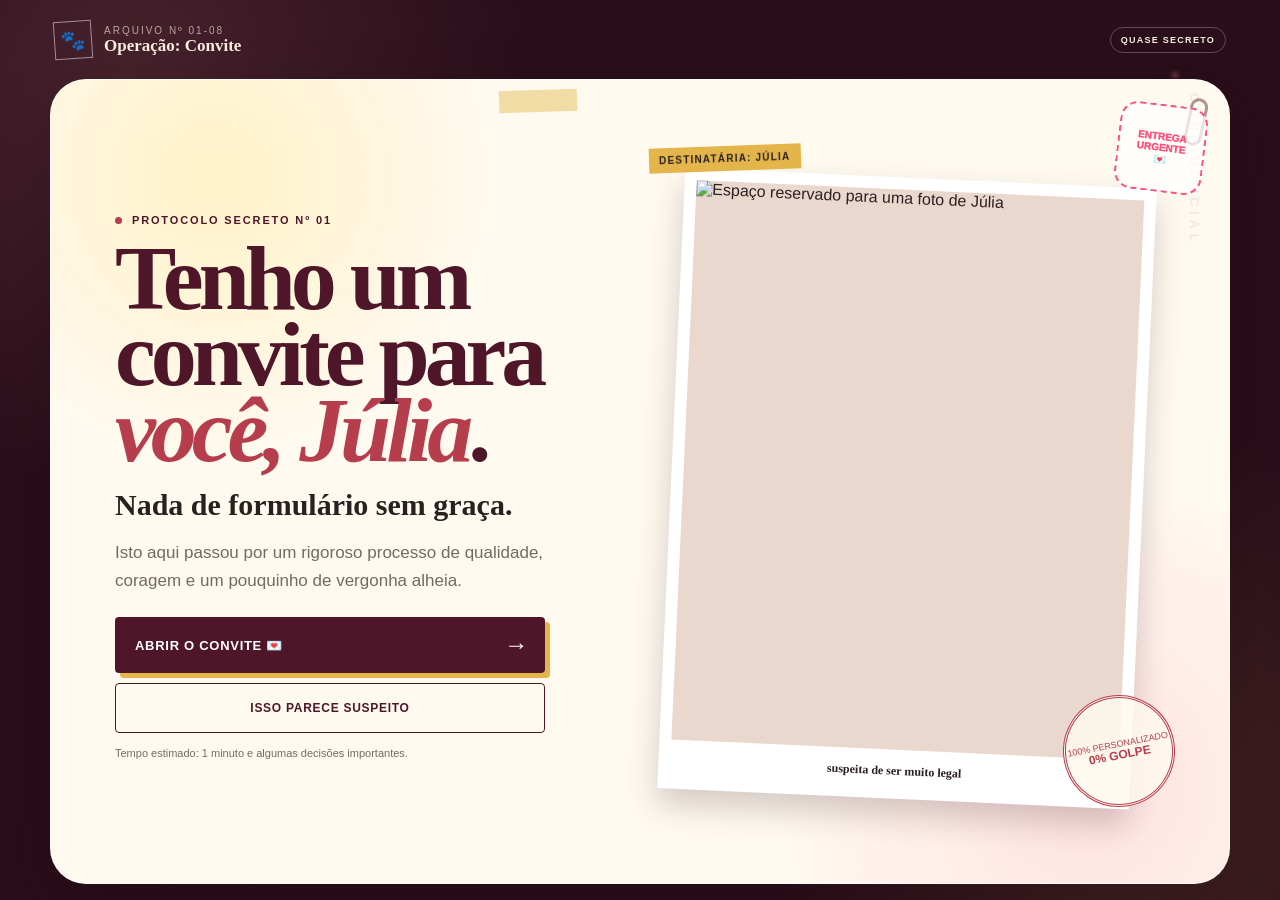
==== index.html @ 57b81c63 "Add files via upload" ====
<!doctype html>
<html lang="pt-BR">
  <head>
    <meta charset="UTF-8">
    <meta name="viewport" content="width=device-width, initial-scale=1, viewport-fit=cover">
    <meta name="robots" content="noindex, nofollow, noarchive">
    <meta name="theme-color" content="#4f162a">
    <meta name="description" content="Um documento confidencial sobre macarrão, rock, café e intenções suspeitamente boas.">
    <meta property="og:title" content="Júlia recebeu um convite extremamente sério">
    <meta property="og:description" content="Um documento confidencial sobre macarrão, rock, café e intenções suspeitamente boas.">
    <meta property="og:type" content="website">
    <meta property="og:image" content="assets/social-preview.webp">
    <meta name="twitter:card" content="summary_large_image">
    <meta name="twitter:title" content="Júlia recebeu um convite extremamente sério">
    <meta name="twitter:description" content="Um documento confidencial sobre macarrão, rock, café e intenções suspeitamente boas.">
    <meta name="twitter:image" content="assets/social-preview.webp">
    <link rel="icon" href="favicon.svg" type="image/svg+xml">
    <link rel="manifest" href="site.webmanifest">
    <link rel="stylesheet" href="styles.css">
    <title>Júlia recebeu um convite extremamente sério</title>
  </head>
  <body>
    <div class="ambient" aria-hidden="true"><span></span><span></span><span></span></div>
    <div class="romantic-transition" id="romanticTransition" hidden role="dialog" aria-modal="true" aria-labelledby="romanticTransitionTitle">
      <div class="romantic-pop">
        <span class="float-heart heart-one" aria-hidden="true">♥</span>
        <span class="float-heart heart-two" aria-hidden="true">♥</span>
        <span class="float-heart heart-three" aria-hidden="true">♥</span>
        <img src="assets/gatinho-coracoes.webp" width="627" height="640" alt="Gatinho com corações e uma rosa">
        <p id="romanticTransitionTitle">Alerta: níveis suspeitos de fofura detectados.</p>
        <small>O gatinho autorizou a abertura do convite.</small>
        <button class="transition-button" id="continueRomanticTransition" type="button"><span>CONTINUAR O CONVITE</span><b aria-hidden="true">→</b></button>
      </div>
    </div>
    <main class="app-shell" id="app">
      <header class="topbar">
        <div class="brand-mark" aria-hidden="true">🐾</div>
        <div>
          <p class="eyebrow">ARQUIVO Nº 01-08</p>
          <p class="brand">Operação: Convite</p>
        </div>
        <span class="security-tag">QUASE SECRETO</span>
      </header>

      <div class="progress-wrap" id="progressWrap" hidden>
        <div class="progress-meta"><span id="progressLabel">Etapa 1 de 8</span><span id="progressPercent">12%</span></div>
        <div class="progress-track" role="progressbar" aria-valuemin="0" aria-valuemax="100" aria-valuenow="12"><span id="progressBar"></span></div>
      </div>

      <section class="stage is-active opening-stage" data-step="0" aria-labelledby="openingTitle">
        <div class="document opening-document">
          <span class="tape tape-left" aria-hidden="true"></span>
          <span class="paperclip" aria-hidden="true"></span>
          <span class="mail-stamp" aria-hidden="true">ENTREGA<br>URGENTE<br>💌</span>
          <div class="opening-grid">
            <div class="opening-copy">
              <p class="kicker"><span class="red-dot"></span> Protocolo secreto nº 01</p>
              <h1 id="openingTitle">Tenho um convite para <em>você, Júlia</em>.</h1>
              <p class="lead">Nada de formulário sem graça.</p>
              <p class="body-copy">Isto aqui passou por um rigoroso processo de qualidade, coragem e um pouquinho de vergonha alheia.</p>
              <div class="opening-actions">
                <button class="primary-button" id="openInvitation" type="button">
                  <span>ABRIR O CONVITE 💌</span><b aria-hidden="true">→</b>
                </button>
                <button class="secondary-button opening-suspicious" id="suspiciousButton" type="button" aria-expanded="false">ISSO PARECE SUSPEITO</button>
              </div>
              <p class="suspicion-reply" id="suspicionReply" hidden>Justo. Mas o setor de auditoria confirmou: é só um convite e algumas piadas ruins.</p>
              <p class="microcopy">Tempo estimado: 1 minuto e algumas decisões importantes.</p>
            </div>
            <div class="photo-zone" aria-label="Identificação da convidada">
              <span class="case-label">DESTINATÁRIA: JÚLIA</span>
              <figure class="polaroid">
                <img id="juliaPhoto" src="assets/julia.webp" onerror="this.onerror=null;this.src='assets/julia-placeholder.svg'" width="560" height="560" alt="Espaço reservado para uma foto de Júlia">
                <figcaption>suspeita de ser muito legal</figcaption>
              </figure>
              <div class="round-stamp">100% PERSONALIZADO<br><strong>0% GOLPE</strong></div>
            </div>
          </div>
        </div>
      </section>

      <section class="stage" data-step="1" aria-labelledby="termsTitle">
        <div class="document flow-document compact-document">
          <div class="doc-heading">
            <span class="section-number">01</span>
            <div><p class="kicker">Termos quase jurídicos</p><h2 id="termsTitle">Antes de continuar…</h2></div>
          </div>
          <div class="notice-box">
            <span class="notice-icon" aria-hidden="true">§</span>
            <p>Este convite pode conter comida, conversa, piadas ruins e o Iure tentando agir naturalmente.</p>
          </div>
          <div class="choice-stack" id="termsActions">
            <button class="primary-button wide" type="button" data-action="accept-terms"><span>LI E ACEITO OS RISCOS</span><b aria-hidden="true">→</b></button>
            <button class="secondary-button wide" id="lawyerButton" type="button" data-action="lawyer">QUERO CHAMAR MEU ADVOGADO</button>
          </div>
          <div class="lawyer-result" id="lawyerResult" hidden>
            <span class="mini-stamp">PARECER EMITIDO</span>
            <p>Seu advogado analisou o caso e recomendou continuar. Ele também pediu uma sobremesa como honorário.</p>
          </div>
          <p class="legal-microcopy">Ao prosseguir, você não abre mão de nenhum direito. Inclusive do direito de rir deste documento.</p>
        </div>
      </section>

      <section class="stage" data-step="2" aria-labelledby="catTitle">
        <div class="document flow-document cat-document">
          <div class="doc-heading">
            <span class="section-number">02</span>
            <div><p class="kicker">Protocolo felino</p><h2 id="catTitle">Teste obrigatório de compatibilidade</h2></div>
          </div>
          <p class="intro-copy">Você tem poucos segundos para reagir ao gatinho romântico. Não fui eu que fiz as regras.</p>
          <div class="cat-layout">
            <figure class="evidence-card">
              <span class="evidence-label">PROVA A</span><span class="urgent-stamp">URGENTE</span>
              <img src="assets/gatinho-romantico.webp" width="960" height="960" alt="Gatinho segurando uma rosa com uma frase divertida sobre reagir ao gatinho romântico">
              <figcaption>EVIDÊNCIA Nº 07 — NÃO IGNORAR</figcaption>
            </figure>
            <div class="reaction-panel">
              <p class="panel-label">Selecione sua reação oficial:</p>
              <div class="option-list" role="radiogroup" aria-label="Reação ao gatinho">
                <button class="select-option" type="button" role="radio" aria-checked="false" data-field="reaction" data-value="Aceito a flor 🌹"><span>Aceito a flor 🌹</span><i>○</i></button>
                <button class="select-option" type="button" role="radio" aria-checked="false" data-field="reaction" data-value="Eu ri, mas achei fofo 😂"><span>Eu ri, mas achei fofo 😂</span><i>○</i></button>
                <button class="select-option" type="button" role="radio" aria-checked="false" data-field="reaction" data-value="O gatinho me convenceu 🥹"><span>O gatinho me convenceu 🥹</span><i>○</i></button>
              </div>
              <p class="selection-feedback" id="reactionFeedback" aria-live="polite"></p>
            </div>
          </div>
          <div class="stage-actions"><button class="back-button" type="button" data-back>← VOLTAR</button><button class="primary-button" type="button" data-next disabled><span>CONTINUAR</span><b>→</b></button></div>
        </div>
      </section>

      <section class="stage" data-step="3" aria-labelledby="activityTitle">
        <div class="document flow-document activity-document">
          <div class="doc-heading heading-with-stamp">
            <span class="section-number">03</span>
            <div><p class="kicker">Alocação de recursos</p><h2 id="activityTitle">Escolha onde o investimento do Iure será aplicado</h2></div>
            <span class="zero-cost-stamp">CUSTO PARA JÚLIA<br><strong>R$ 0,00</strong></span>
          </div>
          <p class="intro-copy">Após uma análise financeira extremamente irresponsável, três opções foram aprovadas. Você escolhe e o patrocinador oficial cuida da conta.</p>
          <p class="program-note">Oferecimento: programa social <strong>Iure Paga e Não Reclama</strong>.</p>
          <div class="activity-grid" role="radiogroup" aria-label="Escolha do rolê">
            <button class="activity-card" type="button" role="radio" aria-checked="false" data-field="activity" data-value="Jantar/macarrão">
              <span class="activity-icon" aria-hidden="true">🍝</span><span class="card-index">OPÇÃO 01</span><h3>JANTAR COM MACARRÃO</h3>
              <p>Macarrão, conversa e o risco controlado de alguém sair com molho na roupa.</p>
              <span class="card-seal">Carboidrato financiado pelo Iure</span>
              <small>A conta fica com o patrocinador oficial. Sua carteira pode tirar a noite para refletir sobre a própria inutilidade.</small><i>○</i>
            </button>
            <button class="activity-card" type="button" role="radio" aria-checked="false" data-field="activity" data-value="Barzinho de rock">
              <span class="activity-icon" aria-hidden="true">🎸</span><span class="card-index">OPÇÃO 02</span><h3>BARZINHO DE ROCK</h3>
              <p>Rock, uma bebida gelada e avaliações desnecessariamente sérias sobre a playlist.</p>
              <span class="card-seal">Volume alto, custo zero</span>
              <small>Entrada, bebida sem álcool e opiniões sobre bandas ficam por conta do Iure. Você leva sua presença.</small><i>○</i>
            </button>
            <button class="activity-card" type="button" role="radio" aria-checked="false" data-field="activity" data-value="Cafeteria/Padoca">
              <span class="activity-icon" aria-hidden="true">☕</span><span class="card-index">OPÇÃO 03</span><h3>CAFETERIA / PADOCA</h3>
              <p>Café, pão de queijo, alguma coisa doce e uma conversa que pode durar mais que o planejado.</p>
              <span class="card-seal">Café patrocinado e aprovado pelas avós</span>
              <small>Café e acompanhamentos financiados pelo fundo nacional de boas intenções do Iure.</small><i>○</i>
            </button>
          </div>
          <p class="selection-feedback" id="activityFeedback" aria-live="polite"></p>
          <p class="legal-reminder">Reforçando por motivos jurídicos: você não vai gastar nada.</p>
          <div class="stage-actions"><button class="back-button" type="button" data-back>← VOLTAR</button><button class="primary-button" type="button" data-next disabled><span>ESCOLHER O DIA</span><b>→</b></button></div>
        </div>
      </section>

      <section class="stage" data-step="4" aria-labelledby="dateTitle">
        <div class="document flow-document compact-document">
          <div class="doc-heading"><span class="section-number">04</span><div><p class="kicker">Agenda oficial</p><h2 id="dateTitle">Quando este evento histórico deve acontecer?</h2></div></div>
          <p class="intro-copy">Caso o dia 01 não funcione, o calendário aceitou negociar.</p>
          <div class="date-options" role="radiogroup" aria-label="Escolha da data">
            <button class="date-card" type="button" role="radio" aria-checked="false" data-date-mode="main"><span class="calendar-sheet"><b>AGO</b><strong>01</strong><small>SÁBADO</small></span><span><strong>Sábado, 01 de agosto</strong><small>de 2026 · data oficialmente sugerida</small></span><i>○</i></button>
            <button class="date-card" type="button" role="radio" aria-checked="false" data-date-mode="other"><span class="calendar-sheet alt"><b>OUTRO</b><strong>?</strong><small>DIA</small></span><span><strong>Outro dia</strong><small>O calendário está aberto a contrapropostas.</small></span><i>○</i></button>
          </div>
          <div class="field-group" id="otherDateWrap" hidden><label for="otherDate">Escolha a nova data</label><input id="otherDate" type="date" inputmode="none"><p class="field-error" id="dateError" role="alert"></p></div>
          <div class="stage-actions"><button class="back-button" type="button" data-back>← VOLTAR</button><button class="primary-button" type="button" data-next disabled><span>ESCOLHER HORÁRIO</span><b>→</b></button></div>
        </div>
      </section>

      <section class="stage" data-step="5" aria-labelledby="timeTitle">
        <div class="document flow-document compact-document">
          <div class="doc-heading"><span class="section-number">05</span><div><p class="kicker">Controle de pontualidade</p><h2 id="timeTitle">Qual horário permite que o Iure tente parecer pontual?</h2></div></div>
          <p class="intro-copy">A operação começa depois das 18h. Antes disso, ainda é território do expediente.</p>
          <div class="time-grid" role="radiogroup" aria-label="Escolha do horário">
            <button type="button" role="radio" aria-checked="false" data-time="18:00">18:00</button><button type="button" role="radio" aria-checked="false" data-time="18:30">18:30</button>
            <button type="button" role="radio" aria-checked="false" data-time="19:00">19:00</button><button type="button" role="radio" aria-checked="false" data-time="19:30">19:30</button>
            <button type="button" role="radio" aria-checked="false" data-time="20:00">20:00</button><button type="button" role="radio" aria-checked="false" data-time="20:30">20:30</button>
            <button type="button" role="radio" aria-checked="false" data-time="21:00">21:00</button><button type="button" role="radio" aria-checked="false" data-time="21:30">21:30</button>
            <button type="button" role="radio" aria-checked="false" data-time="22:00">22:00</button><button type="button" role="radio" aria-checked="false" data-time="other">OUTRO HORÁRIO</button>
          </div>
          <div class="field-group" id="otherTimeWrap" hidden><label for="otherTime">Informe um horário depois das 18h</label><input id="otherTime" type="time" min="18:00" step="300"><p class="field-error" id="timeError" role="alert"></p></div>
          <div class="stage-actions"><button class="back-button" type="button" data-back>← VOLTAR</button><button class="primary-button" type="button" data-next disabled><span>ÚLTIMOS DETALHES</span><b>→</b></button></div>
        </div>
      </section>

      <section class="stage" data-step="6" aria-labelledby="preferencesTitle">
        <div class="document flow-document compact-document">
          <div class="doc-heading"><span class="section-number">06</span><div><p class="kicker">Cláusulas opcionais</p><h2 id="preferencesTitle">Últimos detalhes da operação</h2></div></div>
          <p class="intro-copy">Marque tudo que ajudar o departamento de planejamento a não improvisar demais.</p>
          <fieldset class="preferences-list"><legend>Preferências opcionais</legend>
            <label><input type="checkbox" value="Prefiro um lugar mais tranquilo"><span>Prefiro um lugar mais tranquilo</span></label>
            <label><input type="checkbox" value="Pode ser surpresa"><span>Pode ser surpresa</span></label>
            <label><input type="checkbox" value="Quero sobremesa"><span>Quero sobremesa</span></label>
            <label><input type="checkbox" value="Não quero lugar muito cheio"><span>Não quero lugar muito cheio</span></label>
            <label><input type="checkbox" value="Confio no seu gosto, por algum motivo"><span>Confio no seu gosto, por algum motivo</span></label>
          </fieldset>
          <div class="field-group"><label for="note">Alguma observação, exigência ou cláusula contratual?</label><textarea id="note" maxlength="250" rows="3" placeholder="Exemplo: sem coentro, por favor. Este é um assunto sério."></textarea><div class="field-meta"><span>Opcional</span><span id="noteCount">0/250</span></div></div>
          <div class="stage-actions"><button class="back-button" type="button" data-back>← VOLTAR</button><button class="primary-button" type="button" data-next><span>REVISAR CONTRATO</span><b>→</b></button></div>
        </div>
      </section>

      <section class="stage" data-step="7" aria-labelledby="reviewTitle">
        <div class="document flow-document review-document">
          <div class="contract-top"><div><p class="kicker">Documento para conferência</p><h2 id="reviewTitle">CONTRATO PROVISÓRIO DO ROLÊ</h2></div><span class="contract-id">REF. 01/08/2026</span></div>
          <div class="contract-grid">
            <div class="contract-main"><dl class="summary-list">
              <div><dt>Convidada</dt><dd>Júlia</dd></div><div><dt>Responsável pela operação</dt><dd>Iure</dd></div>
              <div><dt>Reação ao gatinho</dt><dd id="summaryReaction">—</dd></div>
              <div><dt>Rolê escolhido</dt><dd id="summaryActivity">—</dd><button type="button" data-edit="3">EDITAR</button></div>
              <div><dt>Data</dt><dd id="summaryDate">—</dd><button type="button" data-edit="4">EDITAR</button></div>
              <div><dt>Horário</dt><dd id="summaryTime">—</dd><button type="button" data-edit="5">EDITAR</button></div>
              <div><dt>Preferências</dt><dd id="summaryPreferences">—</dd><button type="button" data-edit="6">EDITAR</button></div>
              <div><dt>Observação</dt><dd id="summaryNote">—</dd></div>
            </dl></div>
            <aside class="finance-box"><span class="mini-stamp">SETOR FINANCEIRO</span><p>Responsável financeiro</p><strong>IURE</strong><p>Valor estimado para Júlia</p><strong class="price">R$ 0,00</strong><span class="exempt-stamp">CONVIDADA ISENTA<br>DE PAGAMENTO</span></aside>
          </div>
          <div class="clauses"><p><strong>Cláusula financeira:</strong> Júlia está expressamente proibida de se preocupar com a conta. Tentativas de pagamento poderão ser recusadas com educação e argumentos jurídicos inventados na hora.</p><p><strong>Multa por cancelamento:</strong> um café e uma justificativa minimamente convincente. <small>(Isso é uma brincadeira. Este departamento não aplica multas.)</small></p></div>
          <div class="hold-wrap"><button class="hold-button" id="holdButton" type="button" aria-describedby="holdHelp"><span class="hold-progress" id="holdProgress"></span><span class="hold-label">SEGURAR PARA CONFIRMAR</span><b>1,2s</b></button><p id="holdHelp">Segure com toque ou mouse. Pelo teclado, mantenha Enter ou Espaço pressionado.</p></div>
          <div class="stage-actions single-back"><button class="back-button" type="button" data-back>← VOLTAR E CONFERIR</button></div>
        </div>
      </section>

      <section class="stage" data-step="8" aria-labelledby="sendingTitle">
        <div class="document flow-document status-document">
          <div class="loader-seal" aria-hidden="true"><span></span><strong>I</strong></div>
          <p class="kicker">Protocolo em andamento</p><h2 id="sendingTitle">Enviando para o departamento responsável…</h2>
          <p class="sending-message" id="sendingMessage" aria-live="polite">Consultando o gatinho…</p>
          <div class="sending-track"><span></span></div>
        </div>
      </section>

      <section class="stage" data-step="9" aria-labelledby="successTitle">
        <div class="confetti" aria-hidden="true"></div>
        <div class="document flow-document success-document">
          <span class="success-stamp">APROVADO</span>
          <p class="kicker">Operação concluída</p><h2 id="successTitle">ROLÊ CONFIRMADO E PATROCÍNIO APROVADO</h2>
          <p id="successCopy">Suas escolhas foram registradas. Agora o Iure precisa cumprir suas funções como organizador e patrocinador oficial desta operação.</p>
          <div class="success-summary"><div><span>ROLÊ</span><strong id="successActivity">—</strong></div><div><span>DATA</span><strong id="successDate">—</strong></div><div><span>HORÁRIO</span><strong id="successTime">—</strong></div><div><span>CUSTO PARA JÚLIA</span><strong>R$ 0,00</strong></div></div>
          <div class="success-actions"><button class="primary-button" type="button" id="calendarButton"><span>ADICIONAR AO CALENDÁRIO</span><b>＋</b></button><a class="secondary-button" id="whatsappButton" target="_blank" rel="noopener">MANDAR MENSAGEM PARA O IURE</a><button class="secondary-button" type="button" data-action="review-again">REVER O CONVITE</button></div>
          <button class="restart-button" type="button" data-action="restart">Recomeçar convite</button>
        </div>
      </section>

      <section class="stage" data-step="error" aria-labelledby="errorTitle">
        <div class="document flow-document status-document error-document"><span class="error-mark">!</span><p class="kicker">Falha de comunicação</p><h2 id="errorTitle">Parece que o pombo-correio digital se perdeu.</h2><p id="errorCopy">Você pode tentar novamente ou avisar o Iure pelo WhatsApp.</p><div class="choice-stack"><button class="primary-button wide" type="button" data-action="retry"><span>TENTAR NOVAMENTE</span><b>↻</b></button><a class="secondary-button wide" id="fallbackWhatsapp" target="_blank" rel="noopener">AVISAR PELO WHATSAPP</a><button class="secondary-button wide" type="button" data-action="back-review">VOLTAR E CONFERIR</button></div></div>
      </section>

      <div class="live-region" id="liveRegion" aria-live="polite" aria-atomic="true"></div>
    </main>
    <script src="config.js"></script>
    <script src="script.js"></script>
  </body>
</html>
---- styles.css ----
:root {
  --wine: #4f162a;
  --wine-dark: #2a0e1a;
  --red: #b63e4c;
  --rose: #cf7f83;
  --cream: #f7efdf;
  --paper: #fffaf0;
  --ink: #2b2020;
  --muted: #756866;
  --gold: #e3b54b;
  --line: rgba(79, 22, 42, .18);
  --shadow: 0 18px 60px rgba(25, 6, 14, .24);
  font-family: Inter, ui-sans-serif, -apple-system, BlinkMacSystemFont, "Segoe UI", sans-serif;
}

* { box-sizing: border-box; }

html { background: var(--wine-dark); }

html, body { min-height: 100%; margin: 0; }

body {
  min-height: 100vh;
  min-height: 100dvh;
  overflow-x: hidden;
  color: var(--ink);
  background:
    radial-gradient(circle at 10% 10%, rgba(207, 127, 131, .18), transparent 25rem),
    radial-gradient(circle at 90% 90%, rgba(227, 181, 75, .12), transparent 24rem),
    var(--wine-dark);
  padding: max(14px, env(safe-area-inset-top)) max(14px, env(safe-area-inset-right)) max(14px, env(safe-area-inset-bottom)) max(14px, env(safe-area-inset-left));
}

button, input, textarea { font: inherit; }
button { touch-action: manipulation; }
button:focus-visible, input:focus-visible, textarea:focus-visible { outline: 3px solid var(--gold); outline-offset: 3px; }

.ambient span { position: fixed; border-radius: 999px; filter: blur(2px); opacity: .45; pointer-events: none; }
.ambient span:nth-child(1) { width: 9px; height: 9px; background: var(--gold); top: 15%; left: 5%; }
.ambient span:nth-child(2) { width: 6px; height: 6px; background: var(--rose); top: 8%; right: 8%; }
.ambient span:nth-child(3) { width: 10px; height: 10px; border: 2px solid var(--gold); bottom: 12%; right: 5%; }

.app-shell { width: min(1180px, 100%); min-height: calc(100vh - 28px); min-height: calc(100dvh - 28px); margin: 0 auto; display: flex; flex-direction: column; }
.topbar { min-height: 62px; display: flex; align-items: center; gap: 12px; color: var(--cream); padding: 4px 4px 14px; }
.brand-mark { width: 38px; height: 38px; border: 1px solid rgba(255,255,255,.5); display: grid; place-items: center; transform: rotate(-4deg); font: 700 20px Georgia, serif; }
.eyebrow, .brand { margin: 0; }
.eyebrow { font-size: 10px; letter-spacing: .2em; opacity: .65; }
.brand { font: 600 17px Georgia, serif; }
.security-tag { margin-left: auto; border: 1px solid rgba(255,255,255,.25); border-radius: 999px; padding: 7px 10px; font-size: 9px; font-weight: 800; letter-spacing: .14em; }

.stage { display: none; flex: 1; }
.stage.is-active { display: grid; place-items: center; animation: stageIn .45s ease both; }
.document { position: relative; width: 100%; background: var(--paper); border: 1px solid rgba(255,255,255,.6); box-shadow: var(--shadow); }
.opening-document { min-height: min(730px, calc(100dvh - 92px)); padding: clamp(24px, 5vw, 68px); display: flex; flex-direction: column; justify-content: center; overflow: hidden; }
.opening-document::before { content: "CONFIDENCIAL"; position: absolute; right: -42px; top: 82px; transform: rotate(90deg); font-weight: 900; letter-spacing: .35em; color: rgba(79,22,42,.08); font-size: 13px; }
.opening-grid { display: grid; grid-template-columns: 1.12fr .88fr; align-items: center; gap: clamp(32px, 7vw, 96px); }
.kicker { font-size: 11px; letter-spacing: .17em; text-transform: uppercase; font-weight: 800; color: var(--wine); }
.red-dot { display: inline-block; width: 7px; height: 7px; border-radius: 50%; background: var(--red); margin-right: 5px; }
h1 { margin: 14px 0 18px; font: 800 clamp(52px, 8vw, 92px)/.83 Georgia, serif; color: var(--wine); letter-spacing: -.055em; }
h1 em { color: var(--red); font-weight: inherit; }
.lead { max-width: 540px; font: 600 clamp(21px, 2.6vw, 30px)/1.18 Georgia, serif; margin: 0 0 16px; }
.body-copy { max-width: 590px; font-size: clamp(14px, 1.6vw, 17px); line-height: 1.65; color: var(--muted); }
.stamp-row { display: flex; gap: 8px; flex-wrap: wrap; margin: 22px 0; }
.stamp-row span { border: 2px solid var(--red); color: var(--red); padding: 7px 10px 5px; font-size: 10px; font-weight: 900; letter-spacing: .1em; transform: rotate(-1deg); }
.stamp-row span:nth-child(2) { border-color: var(--wine); color: var(--wine); transform: rotate(1.5deg); }
.primary-button { min-height: 56px; border: 0; background: var(--wine); color: white; padding: 12px 16px 12px 20px; display: inline-flex; align-items: center; justify-content: space-between; gap: 18px; border-radius: 4px; font-weight: 850; font-size: 13px; letter-spacing: .055em; cursor: pointer; box-shadow: 5px 5px 0 var(--gold); transition: transform .18s ease, box-shadow .18s ease; }
.primary-button:hover { transform: translate(-2px,-2px); box-shadow: 7px 7px 0 var(--gold); }
.primary-button b { font-size: 24px; font-weight: 400; }
.microcopy { color: var(--muted); font-size: 11px; margin: 14px 0 0; }
.photo-zone { position: relative; padding: 34px 22px 20px; }
.case-label { position: absolute; top: 2px; left: 0; background: var(--gold); padding: 7px 10px; font-size: 10px; font-weight: 900; letter-spacing: .12em; transform: rotate(-2deg); z-index: 2; }
.polaroid { margin: 0; background: white; padding: 12px 12px 20px; box-shadow: 0 16px 32px rgba(42,14,26,.2); transform: rotate(2.6deg); }
.polaroid img { display: block; width: 100%; aspect-ratio: 4/5; object-fit: cover; background: #ead8ce; }
.polaroid figcaption { text-align: center; margin-top: 14px; font: 700 12px Georgia, serif; letter-spacing: .13em; }
.round-stamp { position: absolute; right: -10px; bottom: 12px; width: 112px; height: 112px; border: 3px double var(--red); border-radius: 50%; display: grid; place-content: center; text-align: center; color: var(--red); font-size: 9px; line-height: 1.15; transform: rotate(-11deg); background: rgba(255,250,240,.82); }
.round-stamp strong { font-size: 12px; }
.hand-note { position: absolute; left: -20px; bottom: -18px; color: var(--wine); font: italic 15px Georgia, serif; transform: rotate(-5deg); }
.tape { position: absolute; width: 78px; height: 22px; background: rgba(227,181,75,.45); top: 10px; left: 38%; transform: rotate(-2deg); }
.paperclip { position: absolute; width: 18px; height: 48px; border: 3px solid rgba(79,22,42,.45); border-radius: 12px; right: 24px; top: 18px; transform: rotate(12deg); }
.document-footer { position: absolute; left: clamp(24px,5vw,68px); right: clamp(24px,5vw,68px); bottom: 18px; border-top: 1px solid var(--line); padding-top: 10px; display: flex; gap: 18px; justify-content: space-between; color: var(--muted); font-size: 8px; font-weight: 800; letter-spacing: .08em; }
.progress-wrap { color: var(--cream); padding: 0 4px 14px; }
.progress-meta { display: flex; justify-content: space-between; margin-bottom: 7px; font-size: 10px; letter-spacing: .11em; text-transform: uppercase; }
.progress-track { height: 3px; background: rgba(255,255,255,.17); overflow: hidden; }
.progress-track span { display: block; height: 100%; width: 12%; background: var(--gold); transition: width .35s ease; }
.live-region { position: fixed; width: 1px; height: 1px; overflow: hidden; clip: rect(0,0,0,0); }

.flow-document { min-height: min(760px, calc(100dvh - 106px)); max-height: calc(100dvh - 106px); overflow-y: auto; overscroll-behavior: contain; padding: clamp(28px, 4.2vw, 58px); scrollbar-color: var(--rose) transparent; scrollbar-width: thin; }
.compact-document { width: min(820px, 100%); min-height: min(690px, calc(100dvh - 106px)); display: flex; flex-direction: column; justify-content: center; }
.doc-heading { display: flex; align-items: flex-start; gap: 18px; border-bottom: 1px solid var(--line); padding-bottom: 20px; margin-bottom: 24px; }
.doc-heading h2, .contract-top h2, .status-document h2, .success-document h2 { margin: 4px 0 0; color: var(--wine); font: 750 clamp(30px, 4.2vw, 50px)/.98 Georgia, serif; letter-spacing: -.035em; }
.section-number { flex: 0 0 48px; height: 48px; display: grid; place-items: center; background: var(--wine); color: white; font: 700 18px Georgia, serif; transform: rotate(-2deg); }
.doc-heading .kicker { margin: 0; }
.notice-box { display: flex; align-items: center; gap: 20px; border: 1px solid var(--line); background: #f2e5d5; padding: clamp(20px,3vw,32px); margin: 18px 0 26px; }
.notice-box p { margin: 0; font: 600 clamp(19px,2.5vw,26px)/1.35 Georgia, serif; }
.notice-icon { flex: 0 0 58px; height: 58px; display: grid; place-items: center; border: 2px solid var(--red); border-radius: 50%; color: var(--red); font: 700 30px Georgia, serif; }
.choice-stack { display: grid; gap: 12px; width: min(520px,100%); }
.wide { width: 100%; text-align: center; justify-content: center; }
.secondary-button { min-height: 50px; border: 1px solid var(--wine); background: transparent; color: var(--wine); padding: 13px 18px; border-radius: 4px; display: inline-flex; align-items: center; justify-content: center; font-size: 12px; font-weight: 850; letter-spacing: .06em; text-decoration: none; cursor: pointer; }
.secondary-button:hover { background: rgba(79,22,42,.06); }
.lawyer-result { margin-top: 20px; background: #fff5d7; border-left: 4px solid var(--gold); padding: 16px 18px; }
.lawyer-result p { margin: 8px 0 0; line-height: 1.5; }
.mini-stamp { color: var(--red); font-size: 9px; font-weight: 900; letter-spacing: .16em; }
.legal-microcopy { margin: 24px 0 0; color: var(--muted); font-size: 11px; }
.intro-copy { margin: -8px 0 20px; color: var(--muted); line-height: 1.55; font-size: 15px; }
.cat-layout { display: grid; grid-template-columns: minmax(260px, .84fr) 1.16fr; align-items: center; gap: clamp(26px,5vw,70px); }
.evidence-card { position: relative; margin: 0; padding: 10px 10px 24px; background: white; box-shadow: 0 12px 28px rgba(42,14,26,.15); transform: rotate(-1.5deg); }
.evidence-card img { width: 100%; height: auto; display: block; aspect-ratio: 1; object-fit: cover; }
.evidence-card figcaption { margin-top: 12px; text-align: center; font-size: 9px; font-weight: 800; letter-spacing: .13em; }
.evidence-label { position: absolute; top: -12px; left: -12px; background: var(--gold); color: var(--wine); padding: 7px 10px; font-size: 10px; font-weight: 900; transform: rotate(-3deg); }
.urgent-stamp { position: absolute; top: 14px; right: -20px; color: var(--red); border: 3px solid var(--red); padding: 5px 8px; font-weight: 900; letter-spacing: .12em; transform: rotate(8deg); background: rgba(255,250,240,.85); }
.panel-label { color: var(--muted); font-size: 12px; font-weight: 800; text-transform: uppercase; letter-spacing: .1em; }
.option-list { display: grid; gap: 10px; }
.select-option { min-height: 58px; display: flex; justify-content: space-between; align-items: center; gap: 14px; text-align: left; background: white; border: 1px solid var(--line); padding: 12px 15px; color: var(--ink); cursor: pointer; font-weight: 650; }
.select-option i, .activity-card i, .date-card i { font-style: normal; color: var(--wine); font-size: 22px; }
.select-option[aria-checked="true"], .date-card[aria-checked="true"] { border: 2px solid var(--wine); background: #fff5e7; box-shadow: 4px 4px 0 var(--gold); }
.select-option[aria-checked="true"] i, .activity-card[aria-checked="true"] i, .date-card[aria-checked="true"] i { font-size: 0; }
.select-option[aria-checked="true"] i::after, .activity-card[aria-checked="true"] i::after, .date-card[aria-checked="true"] i::after { content: "✓"; font-size: 18px; font-weight: 900; }
.selection-feedback { min-height: 42px; margin: 14px 0 0; color: var(--wine); font: italic 14px/1.45 Georgia, serif; }
.stage-actions { display: flex; align-items: center; justify-content: space-between; gap: 16px; margin-top: 28px; padding-top: 18px; border-top: 1px solid var(--line); }
.stage-actions .primary-button { min-width: 205px; }
.primary-button:disabled { opacity: .45; cursor: not-allowed; transform: none; box-shadow: 3px 3px 0 #cdbb93; }
.back-button, .restart-button { border: 0; background: transparent; min-height: 44px; color: var(--muted); font-weight: 850; font-size: 10px; letter-spacing: .08em; cursor: pointer; }
.back-button:hover, .restart-button:hover { color: var(--wine); text-decoration: underline; }
.heading-with-stamp { padding-right: 150px; position: relative; }
.zero-cost-stamp { position: absolute; right: 4px; top: -8px; width: 128px; height: 94px; border: 3px double var(--red); display: grid; place-content: center; text-align: center; color: var(--red); font-size: 9px; font-weight: 900; letter-spacing: .08em; transform: rotate(4deg); }
.zero-cost-stamp strong { display: block; font-size: 22px; margin-top: 3px; }
.program-note, .legal-reminder { background: #fff5d7; border-left: 4px solid var(--gold); padding: 10px 13px; font-size: 12px; }
.activity-grid { display: grid; grid-template-columns: repeat(3,1fr); gap: 14px; }
.activity-card { position: relative; min-height: 350px; text-align: left; background: white; border: 1px solid var(--line); padding: 20px; color: var(--ink); cursor: pointer; display: flex; flex-direction: column; align-items: flex-start; }
.activity-card:hover { transform: translateY(-2px); box-shadow: 0 10px 22px rgba(42,14,26,.1); }
.activity-card[aria-checked="true"] { border: 3px solid var(--wine); background: #fff8eb; box-shadow: 5px 5px 0 var(--gold); padding: 18px; }
.activity-card i { position: absolute; top: 17px; right: 17px; }
.activity-icon { width: 54px; height: 54px; display: grid; place-items: center; background: #f3e2dc; border-radius: 50%; font-size: 27px; margin-bottom: 16px; }
.card-index { color: var(--red); font-size: 8px; letter-spacing: .15em; font-weight: 900; }
.activity-card h3 { font: 750 21px/1.05 Georgia, serif; color: var(--wine); margin: 7px 0 12px; }
.activity-card p { font-size: 13px; line-height: 1.5; margin: 0 0 14px; }
.activity-card small { margin-top: auto; line-height: 1.45; color: var(--muted); font-size: 10px; }
.card-seal { display: inline-block; background: var(--wine); color: white; padding: 5px 7px; margin-bottom: 14px; font-size: 8px; font-weight: 850; letter-spacing: .04em; }
.date-options { display: grid; gap: 14px; }
.date-card { display: grid; grid-template-columns: 74px 1fr 28px; align-items: center; text-align: left; gap: 18px; border: 1px solid var(--line); background: white; padding: 13px; cursor: pointer; color: var(--ink); }
.date-card > span:nth-child(2) { display: grid; gap: 5px; }
.date-card > span:nth-child(2) strong { font: 700 20px Georgia,serif; color: var(--wine); }
.date-card > span:nth-child(2) small { color: var(--muted); }
.calendar-sheet { width: 72px; height: 76px; border: 1px solid var(--line); display: grid; grid-template-rows: 19px 1fr 17px; text-align: center; background: var(--cream); }
.calendar-sheet b { color: white; background: var(--red); font-size: 9px; line-height: 19px; letter-spacing: .1em; }
.calendar-sheet strong { font: 700 32px/40px Georgia,serif; color: var(--wine); }
.calendar-sheet small { font-size: 7px; font-weight: 900; letter-spacing: .1em; }
.calendar-sheet.alt b { background: var(--wine); }
.field-group { margin-top: 18px; }
.field-group label { display: block; margin-bottom: 7px; color: var(--wine); font-size: 12px; font-weight: 800; }
.field-group input, .field-group textarea { width: 100%; min-height: 48px; border: 1px solid var(--line); background: white; color: var(--ink); padding: 12px 14px; border-radius: 3px; font-size: 16px; }
.field-group textarea { resize: vertical; line-height: 1.45; }
.field-error { min-height: 20px; color: #a01f35; font-size: 12px; margin: 6px 0 0; }
.field-meta { display: flex; justify-content: space-between; color: var(--muted); font-size: 10px; margin-top: 5px; }
.time-grid { display: grid; grid-template-columns: repeat(5,1fr); gap: 10px; }
.time-grid button { min-height: 52px; border: 1px solid var(--line); background: white; color: var(--wine); font-weight: 850; cursor: pointer; }
.time-grid button[aria-checked="true"] { background: var(--wine); color: white; border-color: var(--wine); box-shadow: 3px 3px 0 var(--gold); }
.preferences-list { border: 0; padding: 0; margin: 0; display: grid; grid-template-columns: 1fr 1fr; gap: 10px; }
.preferences-list legend { position: absolute; width: 1px; height: 1px; overflow: hidden; }
.preferences-list label { position: relative; min-height: 50px; display: flex; align-items: center; background: white; border: 1px solid var(--line); padding: 10px 12px 10px 42px; cursor: pointer; }
.preferences-list input { position: absolute; left: 14px; width: 18px; height: 18px; accent-color: var(--wine); }
.preferences-list label:has(input:checked) { border: 2px solid var(--wine); background: #fff8eb; padding: 9px 11px 9px 41px; }
.contract-top { display: flex; justify-content: space-between; gap: 18px; padding-bottom: 18px; border-bottom: 3px double var(--wine); }
.contract-top .kicker { margin: 0; }
.contract-id { align-self: flex-start; background: var(--gold); padding: 7px 9px; font-size: 9px; font-weight: 900; }
.contract-grid { display: grid; grid-template-columns: 1fr 220px; gap: 24px; margin-top: 22px; }
.summary-list { margin: 0; display: grid; grid-template-columns: 1fr 1fr; gap: 0 20px; }
.summary-list div { position: relative; min-height: 68px; border-bottom: 1px solid var(--line); padding: 10px 54px 10px 0; }
.summary-list dt { color: var(--muted); font-size: 8px; font-weight: 900; letter-spacing: .1em; text-transform: uppercase; }
.summary-list dd { margin: 6px 0 0; color: var(--wine); font: 650 15px/1.3 Georgia,serif; }
.summary-list button { position: absolute; top: 10px; right: 0; border: 0; background: transparent; color: var(--red); font-size: 8px; font-weight: 900; cursor: pointer; }
.finance-box { background: var(--wine); color: white; padding: 20px; text-align: center; display: flex; flex-direction: column; align-items: center; }
.finance-box .mini-stamp { color: var(--gold); }
.finance-box p { font-size: 9px; text-transform: uppercase; letter-spacing: .1em; opacity: .7; margin: 20px 0 5px; }
.finance-box strong { font: 700 22px Georgia,serif; }
.finance-box .price { font-size: 29px; color: var(--gold); }
.exempt-stamp { margin-top: auto; border: 2px solid var(--rose); padding: 9px; transform: rotate(-3deg); font-size: 9px; font-weight: 900; }
.clauses { margin-top: 18px; padding: 14px 18px; background: #f2e5d5; font-size: 11px; line-height: 1.55; }
.clauses p { margin: 5px 0; }
.clauses small { color: var(--muted); }
.hold-wrap { width: min(520px,100%); margin: 20px auto 0; text-align: center; }
.hold-button { position: relative; width: 100%; min-height: 62px; overflow: hidden; border: 2px solid var(--wine); background: var(--wine); color: white; padding: 12px 18px; display: flex; justify-content: space-between; align-items: center; font-weight: 900; letter-spacing: .06em; cursor: pointer; user-select: none; -webkit-user-select: none; touch-action: none; }
.hold-button b { font-size: 10px; color: var(--gold); }
.hold-progress { position: absolute; inset: 0 auto 0 0; width: 0; background: var(--red); pointer-events: none; }
.hold-button.is-holding .hold-progress { width: 100%; transition: width 1.2s linear; }
.hold-label, .hold-button b { position: relative; z-index: 1; }
.hold-wrap p { color: var(--muted); font-size: 9px; }
.single-back { justify-content: center; margin-top: 10px; padding-top: 8px; }
.status-document { width: min(680px,100%); min-height: min(560px,calc(100dvh - 106px)); display: flex; flex-direction: column; align-items: center; justify-content: center; text-align: center; }
.loader-seal { width: 102px; height: 102px; border: 2px solid var(--line); border-radius: 50%; display: grid; place-items: center; margin-bottom: 26px; position: relative; }
.loader-seal span { position: absolute; inset: -3px; border: 3px solid transparent; border-top-color: var(--red); border-right-color: var(--gold); border-radius: 50%; animation: spin 1s linear infinite; }
.loader-seal strong { font: 700 38px Georgia,serif; color: var(--wine); }
.sending-message { font: italic 18px Georgia,serif; color: var(--muted); min-height: 24px; }
.sending-track { width: min(360px,80%); height: 3px; background: #eadccb; overflow: hidden; margin-top: 18px; }
.sending-track span { display: block; width: 35%; height: 100%; background: var(--red); animation: loading 1.2s ease-in-out infinite; }
.success-document { width: min(900px,100%); text-align: center; align-items: center; justify-content: center; position: relative; }
.success-stamp { position: absolute; right: 34px; top: 34px; border: 3px solid var(--red); color: var(--red); padding: 8px 12px; font-size: 12px; font-weight: 900; letter-spacing: .14em; transform: rotate(8deg); }
.success-document > p:not(.kicker) { max-width: 650px; color: var(--muted); line-height: 1.55; }
.success-summary { width: 100%; display: grid; grid-template-columns: repeat(4,1fr); margin: 26px 0; border: 1px solid var(--line); }
.success-summary div { padding: 18px 12px; border-right: 1px solid var(--line); }
.success-summary div:last-child { border: 0; background: #fff5d7; }
.success-summary span { display: block; font-size: 8px; letter-spacing: .12em; font-weight: 900; color: var(--muted); margin-bottom: 6px; }
.success-summary strong { font: 700 15px/1.3 Georgia,serif; color: var(--wine); }
.success-actions { display: flex; flex-wrap: wrap; justify-content: center; gap: 10px; }
.restart-button { margin-top: 18px; }
.error-mark { width: 68px; height: 68px; display: grid; place-items: center; background: #fff1e6; border: 3px solid var(--red); color: var(--red); border-radius: 50%; font: 800 35px Georgia,serif; }
.confetti { pointer-events: none; position: fixed; inset: 0; background-image: radial-gradient(circle,var(--gold) 0 3px,transparent 4px),radial-gradient(circle,var(--rose) 0 2px,transparent 3px); background-size: 92px 110px, 131px 89px; opacity: .18; animation: confetti 1.8s ease-out both; }

@keyframes spin { to { transform: rotate(360deg); } }
@keyframes loading { 0% { transform: translateX(-110%); } 50% { transform: translateX(95%); } 100% { transform: translateX(300%); } }
@keyframes confetti { from { transform: translateY(-16px); opacity: .5; } to { transform: translateY(22px); opacity: .16; } }

@keyframes stageIn { from { opacity: 0; transform: translateY(12px) scale(.99); } to { opacity: 1; transform: none; } }
@keyframes documentOpen { 0% { transform: scale(.96) rotateX(-4deg); opacity: .7; } 55% { transform: scale(1.01) rotateX(1deg); } 100% { transform: none; opacity: 1; } }
.opening-document.is-opening { animation: documentOpen .5s cubic-bezier(.2,.8,.2,1); }

@media (max-width: 760px) {
  body { padding: max(10px, env(safe-area-inset-top)) max(10px, env(safe-area-inset-right)) max(10px, env(safe-area-inset-bottom)) max(10px, env(safe-area-inset-left)); }
  .topbar { min-height: 54px; }
  .security-tag { display: none; }
  .opening-document { min-height: calc(100dvh - 74px); padding: 24px 20px 66px; justify-content: flex-start; }
  .opening-grid { display: flex; flex-direction: column-reverse; gap: 18px; }
  .photo-zone { width: min(235px, 74vw); align-self: center; padding: 22px 12px 4px; }
  .polaroid { padding: 8px 8px 13px; }
  .polaroid figcaption { margin-top: 8px; font-size: 9px; }
  .round-stamp { width: 78px; height: 78px; font-size: 7px; right: -12px; bottom: -2px; }
  .round-stamp strong { font-size: 8px; }
  .hand-note { left: -30px; bottom: -7px; font-size: 12px; }
  h1 { margin: 10px 0 10px; font-size: clamp(45px, 15vw, 68px); }
  .lead { font-size: 20px; margin-bottom: 10px; }
  .body-copy { font-size: 13px; line-height: 1.5; margin: 8px 0; }
  .stamp-row { margin: 13px 0; }
  .stamp-row span { font-size: 8px; padding: 5px 7px 4px; }
  .primary-button { width: 100%; min-height: 54px; font-size: 11px; }
  .microcopy { font-size: 9px; }
  .document-footer { left: 20px; right: 20px; bottom: 10px; gap: 8px; font-size: 6px; }
  .document-footer span:nth-child(2) { display: none; }
  .flow-document, .compact-document { max-height: calc(100dvh - 80px); min-height: calc(100dvh - 80px); padding: 24px 18px max(20px,env(safe-area-inset-bottom)); justify-content: flex-start; }
  .doc-heading { gap: 12px; padding-bottom: 14px; margin-bottom: 18px; }
  .section-number { flex-basis: 38px; height: 38px; font-size: 15px; }
  .doc-heading h2, .contract-top h2, .status-document h2, .success-document h2 { font-size: clamp(27px,9vw,38px); }
  .notice-box { padding: 18px; gap: 14px; }
  .notice-icon { flex-basis: 46px; height: 46px; }
  .notice-box p { font-size: 19px; }
  .choice-stack { width: 100%; }
  .cat-layout { display: flex; flex-direction: column; gap: 18px; }
  .evidence-card { width: min(250px,75vw); }
  .reaction-panel { width: 100%; }
  .stage-actions { position: sticky; bottom: -1px; background: linear-gradient(transparent,var(--paper) 14px); padding-top: 24px; padding-bottom: max(5px,env(safe-area-inset-bottom)); z-index: 4; }
  .stage-actions .primary-button { min-width: 0; }
  .heading-with-stamp { padding-right: 0; }
  .zero-cost-stamp { position: static; margin-left: auto; width: 92px; height: 68px; font-size: 7px; flex: 0 0 auto; }
  .zero-cost-stamp strong { font-size: 15px; }
  .activity-grid { grid-template-columns: 1fr; }
  .activity-card { min-height: 235px; }
  .time-grid { grid-template-columns: repeat(3,1fr); }
  .preferences-list { grid-template-columns: 1fr; }
  .contract-top { display: block; }
  .contract-id { display: inline-block; margin-top: 10px; }
  .contract-grid { grid-template-columns: 1fr; }
  .summary-list { grid-template-columns: 1fr; }
  .finance-box { min-height: 240px; }
  .success-stamp { position: static; align-self: flex-end; margin-bottom: 10px; }
  .success-summary { grid-template-columns: 1fr 1fr; }
  .success-summary div:nth-child(2) { border-right: 0; }
  .success-summary div { border-bottom: 1px solid var(--line); }
  .success-actions { display: grid; width: 100%; }
  .success-actions > * { width: 100%; }
}

@media (max-width: 360px) {
  .photo-zone { width: min(190px, 70vw); }
  .opening-document { padding-top: 18px; }
  .body-copy { display: none; }
  .flow-document, .compact-document { padding-inline: 14px; }
  .time-grid { grid-template-columns: repeat(2,1fr); }
  .date-card { grid-template-columns: 58px 1fr 20px; gap: 10px; }
  .calendar-sheet { width: 56px; }
  .date-card > span:nth-child(2) strong { font-size: 16px; }
  .stage-actions .primary-button { font-size: 10px; }
}

@media (prefers-reduced-motion: reduce) {
  *, *::before, *::after { scroll-behavior: auto !important; animation-duration: .01ms !important; animation-iteration-count: 1 !important; transition-duration: .01ms !important; }
}

/* Tela do gatinho: permanece aberta até a pessoa escolher continuar. */
.romantic-transition {
  position: fixed;
  inset: 0;
  z-index: 100;
  display: grid;
  place-items: center;
  padding: 22px;
  background: rgba(45, 20, 35, .82);
  opacity: 0;
  backdrop-filter: blur(6px);
  transition: opacity .2s ease;
}
.romantic-transition[hidden] { display: none; }
.romantic-transition.is-showing { opacity: 1; }
.romantic-transition.is-leaving { opacity: 0; }
.romantic-pop {
  position: relative;
  width: min(330px, 88vw);
  padding: 12px 12px 22px;
  text-align: center;
  background: #fff8e8;
  border: 3px solid #2d2130;
  border-radius: 26px;
  box-shadow: 8px 9px 0 #ffcc3d;
  transform: rotate(-2deg) scale(.72);
  transition: transform .32s cubic-bezier(.17,.88,.3,1.34);
}
.is-showing .romantic-pop { transform: rotate(1deg) scale(1); }
.romantic-pop img { display: block; width: 100%; aspect-ratio: 1; object-fit: cover; border-radius: 16px; }
.romantic-pop p { margin: 14px 0 4px; color: #2d2130; font: 900 20px/1.1 "Trebuchet MS", Arial, sans-serif; }
.romantic-pop small { color: #755768; font-size: 12px; }
.transition-button {
  width: 100%;
  min-height: 50px;
  margin-top: 14px;
  padding: 9px 12px 9px 16px;
  display: flex;
  align-items: center;
  justify-content: space-between;
  gap: 12px;
  border: 2px solid #2d2130;
  border-radius: 14px;
  background: #ff4f7b;
  color: #2d2130;
  box-shadow: 4px 4px 0 #ffd447;
  font-size: 11px;
  font-weight: 1000;
  letter-spacing: .045em;
  cursor: pointer;
}
.transition-button b { font-size: 20px; }
.transition-button:active { transform: translate(2px, 2px); box-shadow: 2px 2px 0 #ffd447; }
.float-heart { position: absolute; z-index: 2; color: #ff4f87; font-size: 34px; filter: drop-shadow(2px 2px 0 #fff); animation: heartPop .9s ease-in-out infinite alternate; }
.heart-one { top: -24px; left: 18px; transform: rotate(-18deg); }
.heart-two { top: 25%; right: -22px; font-size: 48px; animation-delay: -.25s; }
.heart-three { bottom: 56px; left: -20px; font-size: 28px; animation-delay: -.45s; }
@keyframes heartPop { from { translate: 0 3px; scale: .9; } to { translate: 0 -4px; scale: 1.08; } }

/*
  Mobile-first pass para o iPhone 16e (aprox. 390 × 844 CSS px).
  O botão da etapa fica sempre alcançável e o conteúdo principal cabe no primeiro quadro.
*/
@media (max-width: 760px) {
  :root {
    --wine: #2d2130;
    --wine-dark: #ffcf91;
    --red: #ff4f7b;
    --rose: #ff8aa8;
    --cream: #fff4d9;
    --paper: #fffaf0;
    --ink: #2d2130;
    --muted: #735c68;
    --gold: #ffd447;
    --line: rgba(45,33,48,.18);
  }

  html { background: #ffcf91; }
  body {
    height: 100vh;
    height: 100dvh;
    min-height: 0;
    overflow: hidden;
    padding: max(7px, env(safe-area-inset-top)) max(7px, env(safe-area-inset-right)) max(7px, env(safe-area-inset-bottom)) max(7px, env(safe-area-inset-left));
    background:
      radial-gradient(circle at 12% 17%, #ff7898 0 8px, transparent 9px),
      radial-gradient(circle at 88% 8%, #ffd447 0 11px, transparent 12px),
      radial-gradient(circle at 92% 85%, #ff7898 0 7px, transparent 8px),
      linear-gradient(150deg, #ffdba9, #ffb87f);
    font-family: "Trebuchet MS", ui-rounded, Arial, sans-serif;
  }

  .ambient span:nth-child(1) { width: 16px; height: 16px; background: #ff4f7b; top: 13%; left: 3%; transform: rotate(18deg); border-radius: 4px; }
  .ambient span:nth-child(2) { width: 18px; height: 18px; background: #ffd447; top: 5%; right: 4%; }
  .ambient span:nth-child(3) { width: 14px; height: 14px; border: 3px solid #2d2130; bottom: 7%; right: 3%; }

  .app-shell {
    width: 100%;
    height: 100%;
    min-height: 0;
    overflow: hidden;
  }

  .topbar {
    flex: 0 0 45px;
    min-height: 45px;
    padding: 2px 4px 7px;
    color: #2d2130;
    gap: 9px;
  }
  .brand-mark {
    width: 35px;
    height: 35px;
    border: 2px solid #2d2130;
    border-radius: 11px;
    background: #fff8e8;
    transform: rotate(-5deg);
    font-size: 18px;
    box-shadow: 3px 3px 0 #ff4f7b;
  }
  .eyebrow { font-size: 8px; opacity: .7; }
  .brand { font: 900 15px/1 "Trebuchet MS", Arial, sans-serif; }
  .security-tag { display: block; padding: 6px 8px; border: 2px solid #2d2130; background: #ffd447; color: #2d2130; font-size: 7px; transform: rotate(2deg); }

  .progress-wrap { flex: 0 0 29px; padding: 0 4px 8px; color: #2d2130; }
  .progress-meta { margin-bottom: 4px; font-size: 8px; font-weight: 900; }
  .progress-track { height: 5px; border: 1px solid #2d2130; border-radius: 999px; background: #fff8e8; }
  .progress-track span { background: #ff4f7b; }

  .stage { min-height: 0; }
  .stage.is-active { display: flex; align-items: stretch; justify-content: stretch; min-height: 0; }
  .document {
    border: 3px solid #2d2130;
    border-radius: 24px;
    background-color: #fffaf0;
    background-image: radial-gradient(rgba(45,33,48,.055) 1px, transparent 1px);
    background-size: 15px 15px;
    box-shadow: 6px 7px 0 #2d2130;
  }

  .opening-document {
    width: 100%;
    height: calc(100dvh - 59px);
    min-height: 0;
    padding: 17px 15px 15px;
    justify-content: flex-start;
    padding-top: clamp(68px, 10dvh, 88px);
    overflow: hidden;
  }
  .opening-document::before { display: none; }
  .opening-grid {
    display: grid;
    grid-template-columns: minmax(0, 1fr) 112px;
    align-items: center;
    gap: 12px;
  }
  .opening-copy { min-width: 0; }
  .opening-copy .kicker { margin: 0 0 6px; font-size: 8px; letter-spacing: .1em; }
  h1 {
    margin: 0 0 8px;
    font: 1000 clamp(39px, 12vw, 50px)/.82 "Trebuchet MS", Arial, sans-serif;
    letter-spacing: -.065em;
    transform: rotate(-1deg);
  }
  h1 em { color: #ff4f7b; font-style: normal; text-decoration: underline wavy #ffd447 4px; text-underline-offset: 4px; }
  .lead { margin: 0 0 9px; font: 900 17px/1.05 "Trebuchet MS", Arial, sans-serif; }
  .body-copy { display: none; }
  .stamp-row { display: grid; gap: 5px; margin: 9px 0 12px; }
  .stamp-row span { width: fit-content; padding: 4px 6px 3px; border: 2px solid #2d2130; background: #ffd447; color: #2d2130; font-size: 7px; box-shadow: 2px 2px 0 #ff8aa8; }
  .stamp-row span:nth-child(2) { background: #ff8aa8; border-color: #2d2130; color: #2d2130; }
  .primary-button {
    min-height: 52px;
    border: 2px solid #2d2130;
    border-radius: 15px;
    background: #ff4f7b;
    color: #2d2130;
    padding: 10px 12px;
    font-size: 10px;
    line-height: 1.15;
    box-shadow: 4px 4px 0 #ffd447;
  }
  .primary-button:hover { transform: none; box-shadow: 4px 4px 0 #ffd447; }
  .primary-button b { font-size: 20px; }
  .microcopy { display: none; }

  .photo-zone {
    width: 112px;
    align-self: center;
    padding: 24px 0 0;
  }
  .case-label { top: 0; left: -5px; width: 119px; padding: 5px 5px; text-align: center; font-size: 7px; border: 2px solid #2d2130; background: #ffd447; }
  .polaroid { width: 112px; margin: 0; padding: 6px 6px 11px; border: 2px solid #2d2130; transform: rotate(3deg); box-shadow: 4px 4px 0 #ff8aa8; }
  .polaroid img { width: 96px; height: 96px; aspect-ratio: 1; object-fit: cover; border-radius: 8px; }
  .polaroid figcaption { margin-top: 7px; font: 900 7px/1 "Trebuchet MS", Arial, sans-serif; }
  .round-stamp { width: 62px; height: 62px; right: -10px; bottom: -45px; border: 2px solid #ff4f7b; background: #fff8e8; font-size: 6px; }
  .round-stamp strong { font-size: 7px; }
  .hand-note { left: -6px; bottom: -72px; color: #2d2130; font: 900 10px/1.05 "Trebuchet MS", Arial, sans-serif; transform: rotate(-7deg); }
  .document-footer { display: none; }
  .tape { width: 54px; height: 15px; top: 6px; background: #ffd447; border: 1px solid #2d2130; }
  .paperclip { width: 14px; height: 35px; top: 9px; right: 13px; border-color: #2d2130; }

  .flow-document,
  .compact-document {
    width: 100%;
    height: calc(100dvh - 88px);
    min-height: 0;
    max-height: none;
    padding: 15px 13px 88px;
    overflow-y: auto;
    overscroll-behavior: contain;
    -webkit-overflow-scrolling: touch;
  }
  .compact-document { justify-content: flex-start; }
  .doc-heading { gap: 9px; padding-bottom: 9px; margin-bottom: 10px; }
  .section-number { flex: 0 0 34px; height: 34px; border: 2px solid #2d2130; border-radius: 11px; background: #ffd447; color: #2d2130; font: 1000 13px "Trebuchet MS", Arial, sans-serif; box-shadow: 2px 2px 0 #ff8aa8; }
  .doc-heading h2,
  .contract-top h2,
  .status-document h2,
  .success-document h2 { margin-top: 2px; font: 1000 clamp(24px, 7.7vw, 32px)/.98 "Trebuchet MS", Arial, sans-serif; letter-spacing: -.04em; }
  .doc-heading .kicker, .kicker { font-size: 7px; letter-spacing: .12em; }
  .intro-copy { margin: -1px 0 9px; font-size: 11px; line-height: 1.32; }

  .notice-box { margin: 8px 0 12px; padding: 14px; gap: 11px; border: 2px solid #2d2130; border-radius: 17px; background: #ffd447; box-shadow: 3px 3px 0 #ff8aa8; }
  .notice-icon { flex-basis: 38px; height: 38px; border: 2px solid #2d2130; background: #fff8e8; color: #2d2130; font-size: 22px; }
  .notice-box p { font: 900 16px/1.15 "Trebuchet MS", Arial, sans-serif; }
  .choice-stack { gap: 9px; }
  .secondary-button { min-height: 48px; border: 2px solid #2d2130; border-radius: 14px; background: #fff; color: #2d2130; font-size: 10px; box-shadow: 3px 3px 0 #ff8aa8; }
  .lawyer-result { margin-top: 10px; padding: 10px 12px; border: 2px solid #2d2130; border-left-width: 2px; border-radius: 13px; background: #fff3b5; }
  .lawyer-result p { margin: 5px 0 0; font-size: 11px; }
  .legal-microcopy { margin-top: 12px; font-size: 9px; }

  .cat-document .intro-copy { display: none; }
  .cat-layout { display: grid; grid-template-columns: 112px minmax(0,1fr); align-items: start; gap: 11px; }
  .evidence-card { width: 112px; padding: 5px 5px 12px; border: 2px solid #2d2130; border-radius: 13px; box-shadow: 3px 3px 0 #ffd447; transform: rotate(-2deg); }
  .evidence-card img { border-radius: 8px; }
  .evidence-card figcaption { margin-top: 6px; font-size: 6px; letter-spacing: .04em; }
  .evidence-label { top: -8px; left: -5px; padding: 4px 6px; border: 1px solid #2d2130; font-size: 7px; }
  .urgent-stamp { top: auto; right: -7px; bottom: 25px; padding: 3px 4px; border: 2px solid #ff4f7b; font-size: 6px; }
  .panel-label { margin: 0 0 6px; font-size: 8px; }
  .option-list { gap: 6px; }
  .select-option { min-height: 45px; padding: 8px 9px; border: 2px solid #2d2130; border-radius: 13px; font-size: 10px; line-height: 1.15; box-shadow: 2px 2px 0 #ffd447; }
  .select-option[aria-checked="true"], .date-card[aria-checked="true"] { border: 3px solid #2d2130; background: #ffb4c4; box-shadow: 3px 3px 0 #ffd447; }
  .selection-feedback { min-height: 28px; margin: 7px 0 0; font: 900 10px/1.25 "Trebuchet MS", Arial, sans-serif; }

  .heading-with-stamp { padding-right: 72px; }
  .zero-cost-stamp { position: absolute; right: 0; top: -4px; width: 70px; height: 58px; margin: 0; border: 2px solid #2d2130; border-radius: 12px; background: #ffd447; color: #2d2130; font-size: 6px; box-shadow: 2px 2px 0 #ff8aa8; }
  .zero-cost-stamp strong { font-size: 12px; }
  .activity-document .intro-copy { display: none; }
  .program-note, .legal-reminder { margin: 5px 0 8px; padding: 7px 9px; border: 2px solid #2d2130; border-left-width: 2px; border-radius: 11px; background: #fff1a8; font-size: 8px; }
  .activity-grid { display: grid; grid-template-columns: 1fr; gap: 7px; }
  .activity-card {
    min-height: 82px;
    display: grid;
    grid-template-columns: 46px minmax(0,1fr) 20px;
    grid-template-rows: auto auto;
    align-items: center;
    gap: 3px 8px;
    padding: 9px;
    border: 2px solid #2d2130;
    border-radius: 15px;
    box-shadow: 3px 3px 0 #ffd447;
  }
  .activity-card[aria-checked="true"] { padding: 8px; border: 3px solid #2d2130; background: #ffb4c4; box-shadow: 4px 4px 0 #ffd447; }
  .activity-icon { grid-column: 1; grid-row: 1 / 3; width: 44px; height: 44px; margin: 0; border: 2px solid #2d2130; background: #fff3b5; font-size: 23px; }
  .card-index { display: none; }
  .activity-card h3 { grid-column: 2; grid-row: 1; margin: 0; font: 1000 15px/.98 "Trebuchet MS", Arial, sans-serif; }
  .activity-card p, .activity-card small { display: none; }
  .card-seal { grid-column: 2; grid-row: 2; width: fit-content; margin: 0; padding: 3px 5px; border-radius: 5px; background: #2d2130; font-size: 6px; }
  .activity-card i { position: static; grid-column: 3; grid-row: 1 / 3; justify-self: center; }
  .activity-document .selection-feedback { min-height: 22px; }
  .activity-document .legal-reminder { margin-bottom: 0; }

  .date-options { gap: 8px; }
  .date-card { grid-template-columns: 58px minmax(0,1fr) 22px; gap: 9px; padding: 8px; border: 2px solid #2d2130; border-radius: 15px; box-shadow: 3px 3px 0 #ffd447; }
  .calendar-sheet { width: 56px; height: 60px; grid-template-rows: 16px 1fr 14px; border: 2px solid #2d2130; border-radius: 7px; overflow: hidden; }
  .calendar-sheet b { line-height: 16px; background: #ff4f7b; }
  .calendar-sheet strong { font: 1000 25px/28px "Trebuchet MS", Arial, sans-serif; }
  .date-card > span:nth-child(2) strong { font: 1000 15px/1.05 "Trebuchet MS", Arial, sans-serif; }
  .date-card > span:nth-child(2) small { font-size: 8px; }
  .field-group { margin-top: 10px; }
  .field-group label { margin-bottom: 5px; font-size: 10px; }
  .field-group input, .field-group textarea { min-height: 46px; padding: 10px 11px; border: 2px solid #2d2130; border-radius: 12px; background: #fff; }
  .field-error { min-height: 16px; font-size: 9px; }

  .time-grid { grid-template-columns: repeat(3, 1fr); gap: 7px; }
  .time-grid button { min-height: 46px; border: 2px solid #2d2130; border-radius: 12px; background: #fff; box-shadow: 2px 2px 0 #ffd447; font-size: 12px; }
  .time-grid button[aria-checked="true"] { background: #ff4f7b; color: #2d2130; border-color: #2d2130; box-shadow: 3px 3px 0 #ffd447; }

  .preferences-list { grid-template-columns: 1fr; gap: 6px; }
  .preferences-list label { min-height: 42px; padding: 7px 8px 7px 38px; border: 2px solid #2d2130; border-radius: 12px; background: #fff; font-size: 10px; }
  .preferences-list label:has(input:checked) { padding: 6px 7px 6px 37px; border: 3px solid #2d2130; background: #ffb4c4; }
  .preferences-list input { left: 11px; }
  .field-group textarea { min-height: 68px; max-height: 88px; }

  .contract-top { display: flex; align-items: flex-start; padding-bottom: 8px; }
  .contract-top h2 { font-size: 23px; }
  .contract-id { display: none; }
  .contract-grid { grid-template-columns: 1fr; gap: 8px; margin-top: 8px; }
  .summary-list { grid-template-columns: 1fr 1fr; gap: 0 8px; }
  .summary-list div { min-height: 48px; padding: 6px 35px 5px 0; }
  .summary-list div:nth-child(1), .summary-list div:nth-child(2) { display: none; }
  .summary-list dt { font-size: 6px; }
  .summary-list dd { margin-top: 3px; font: 900 10px/1.15 "Trebuchet MS", Arial, sans-serif; }
  .summary-list button { top: 6px; font-size: 6px; }
  .finance-box { min-height: 68px; display: grid; grid-template-columns: 1fr 1fr; align-items: center; gap: 2px 8px; padding: 8px 10px; border: 2px solid #2d2130; border-radius: 14px; background: #2d2130; }
  .finance-box .mini-stamp { grid-column: 1 / 3; }
  .finance-box p { display: none; }
  .finance-box strong { font: 900 13px "Trebuchet MS", Arial, sans-serif; }
  .finance-box .price { font-size: 19px; }
  .exempt-stamp { margin: 0; padding: 4px; font-size: 6px; }
  .clauses { margin-top: 7px; padding: 7px 9px; border: 2px solid #2d2130; border-radius: 12px; font-size: 8px; line-height: 1.25; }
  .clauses p { margin: 0; }
  .clauses p:nth-child(2) { display: none; }
  .review-document { padding-bottom: 158px; }

  .stage-actions {
    position: fixed;
    left: max(8px, env(safe-area-inset-left));
    right: max(8px, env(safe-area-inset-right));
    bottom: max(8px, env(safe-area-inset-bottom));
    z-index: 12;
    display: grid;
    grid-template-columns: 76px 1fr;
    gap: 8px;
    margin: 0;
    padding: 8px;
    border: 3px solid #2d2130;
    border-radius: 18px;
    background: #fff8e8;
    box-shadow: 5px 5px 0 #2d2130;
  }
  .stage-actions .primary-button { width: 100%; min-width: 0; min-height: 48px; }
  .back-button { min-height: 48px; border: 2px dashed #2d2130; border-radius: 12px; color: #2d2130; font-size: 8px; }
  .single-back { grid-template-columns: 1fr; }

  .hold-wrap {
    position: fixed;
    left: max(8px, env(safe-area-inset-left));
    right: max(8px, env(safe-area-inset-right));
    bottom: calc(max(8px, env(safe-area-inset-bottom)) + 65px);
    z-index: 13;
    width: auto;
    margin: 0;
    padding: 7px;
    border: 3px solid #2d2130;
    border-radius: 17px;
    background: #fff8e8;
    box-shadow: 5px 5px 0 #ffd447;
  }
  .hold-button { min-height: 50px; border: 2px solid #2d2130; border-radius: 11px; background: #ff4f7b; color: #2d2130; }
  .hold-wrap p { display: none; }
  .review-document .single-back { grid-template-columns: 1fr; }

  .status-document { height: calc(100dvh - 59px); min-height: 0; padding: 22px; justify-content: center; }
  .loader-seal { width: 82px; height: 82px; border: 3px solid #2d2130; background: #ffd447; }
  .sending-message { font: 900 15px "Trebuchet MS", Arial, sans-serif; }
  .success-document { padding-bottom: 20px; justify-content: flex-start; text-align: left; }
  .success-stamp { position: static; align-self: flex-end; margin: 0 0 -14px; padding: 6px 8px; border: 2px solid #2d2130; background: #ffd447; color: #2d2130; font-size: 8px; }
  .success-document > p:not(.kicker) { margin: 8px 0; font-size: 11px; }
  .success-summary { grid-template-columns: 1fr 1fr; margin: 9px 0; border: 2px solid #2d2130; border-radius: 14px; overflow: hidden; }
  .success-summary div { padding: 9px 7px; }
  .success-summary span { font-size: 6px; }
  .success-summary strong { font: 900 10px/1.15 "Trebuchet MS", Arial, sans-serif; }
  .success-actions { display: grid; width: 100%; gap: 7px; }
  .success-actions > * { width: 100%; min-height: 44px; }
  .restart-button { margin-top: 5px; }

  .romantic-pop { width: min(278px, 78vw); padding: 9px 9px 17px; border-radius: 22px; box-shadow: 7px 8px 0 #ffd447; }
  .romantic-pop p { font-size: 17px; }
  .romantic-pop small { font-size: 10px; }
  .transition-button { min-height: 48px; margin-top: 11px; font-size: 9px; }
}

@media (max-width: 360px) {
  .security-tag { display: none; }
  .opening-grid { grid-template-columns: minmax(0,1fr) 96px; gap: 8px; }
  .photo-zone, .polaroid { width: 96px; }
  .polaroid img { width: 80px; height: 80px; }
  .case-label { width: 104px; }
  h1 { font-size: 37px; }
  .lead { font-size: 15px; }
  .doc-heading h2, .status-document h2, .success-document h2 { font-size: 23px; }
  .cat-layout { grid-template-columns: 94px minmax(0,1fr); gap: 8px; }
  .evidence-card { width: 94px; }
  .select-option { font-size: 9px; }
  .time-grid { grid-template-columns: repeat(3,1fr); }
}

/* Abertura inspirada no cartão enviado: mais leve, direta e com a foto em destaque. */
.opening-document {
  border-radius: 36px;
  background:
    radial-gradient(circle at 14% 12%, rgba(255,212,71,.24), transparent 18rem),
    radial-gradient(circle at 88% 88%, rgba(255,138,168,.22), transparent 20rem),
    #fffaf0;
}
.opening-document .mail-stamp {
  position: absolute;
  z-index: 3;
  top: 24px;
  right: 24px;
  width: 88px;
  aspect-ratio: 1;
  display: grid;
  place-content: center;
  border: 2px dashed #ff4f7b;
  border-radius: 18px;
  color: #ff4f7b;
  background: rgba(255,255,255,.72);
  text-align: center;
  font-size: 10px;
  font-weight: 1000;
  line-height: 1.12;
  transform: rotate(7deg);
}
.opening-actions { display: grid; gap: 10px; width: min(100%, 430px); margin-top: 22px; }
.opening-suspicious { width: 100%; }
.suspicion-reply {
  width: min(100%, 430px);
  margin: 12px 0 0;
  padding: 10px 12px;
  border: 2px solid var(--ink);
  border-radius: 12px;
  background: #fff2a8;
  font-size: 11px;
  font-weight: 800;
  line-height: 1.35;
}
.opening-document .polaroid figcaption {
  font-family: "Segoe Print", "Comic Sans MS", cursive;
  letter-spacing: 0;
  text-transform: none;
}

@media (max-width: 760px) {
  .opening-document {
    height: calc(100dvh - 59px);
    padding: 95px 15px 14px;
    justify-content: flex-start;
    overflow: hidden;
    border-radius: 27px;
  }
  .opening-document .tape { top: 6px; left: 24%; }
  .opening-document .paperclip { display: none; }
  .opening-document .mail-stamp {
    top: 14px;
    right: 13px;
    width: 63px;
    border-color: #ff4f7b;
    border-radius: 13px;
    background: #fff8e8;
    font-size: 7px;
  }
  .opening-grid {
    grid-template-columns: 1fr;
    grid-template-rows: auto auto;
    align-content: center;
    gap: 13px;
  }
  .opening-copy { padding-right: 56px; }
  .opening-copy .kicker { margin-bottom: 8px; }
  .opening-copy h1 {
    max-width: 290px;
    margin: 0 0 8px;
    font-size: clamp(37px, 10.8vw, 45px);
    line-height: .91;
    letter-spacing: -.06em;
    transform: rotate(-.6deg);
  }
  .opening-copy h1 em {
    display: inline;
    color: #ff4f7b;
    text-decoration: underline wavy #ffd447 3px;
    text-underline-offset: 4px;
  }
  .opening-copy .lead { margin: 0 0 4px; font-size: 15px; line-height: 1.05; }
  .opening-copy .body-copy { display: block; margin: 0; font-size: 10px; line-height: 1.28; color: #735c68; }
  .opening-actions {
    position: absolute;
    z-index: 4;
    left: 14px;
    right: 14px;
    bottom: 14px;
    width: auto;
    margin: 0;
    grid-template-columns: 1.25fr .9fr;
    gap: 8px;
  }
  .opening-actions .primary-button,
  .opening-actions .secondary-button { min-height: 48px; padding: 8px 10px; font-size: 9px; letter-spacing: .035em; }
  .opening-actions .primary-button b { font-size: 18px; }
  .opening-suspicious { box-shadow: 3px 3px 0 #ff8aa8; }
  .opening-copy .microcopy { display: block; position: absolute; left: 16px; bottom: 71px; margin: 0; font-size: 8px; }
  .suspicion-reply {
    position: absolute;
    z-index: 5;
    left: 15px;
    right: 15px;
    bottom: 73px;
    width: auto;
    margin: 0;
    padding: 8px 10px;
    font-size: 9px;
    box-shadow: 3px 3px 0 #ff8aa8;
  }
  .photo-zone {
    width: 212px;
    justify-self: center;
    align-self: center;
    padding: 23px 0 0;
    margin-top: 0;
  }
  .case-label { top: 0; left: -8px; width: auto; padding: 5px 8px; font-size: 7px; }
  .opening-document .polaroid {
    width: 212px;
    margin: 0;
    padding: 7px 7px 25px;
    border: 2px solid #2d2130;
    border-radius: 8px;
    transform: rotate(-2.3deg);
    box-shadow: 5px 6px 0 #ff8aa8;
  }
  .opening-document .polaroid img {
    width: 194px;
    height: 194px;
    aspect-ratio: 1;
    border-radius: 5px;
  }
  .opening-document .polaroid figcaption { margin-top: 7px; font-size: 10px; line-height: 1; }
  .opening-document .round-stamp {
    width: 70px;
    height: 70px;
    right: -25px;
    bottom: 12px;
    border: 2px solid #ff4f7b;
    background: #fff8e8;
    font-size: 6px;
  }
  .opening-document .round-stamp strong { font-size: 8px; }
}

@media (max-width: 360px) {
  .opening-copy h1 { font-size: 35px; }
  .opening-copy .body-copy { font-size: 9px; }
  .photo-zone, .opening-document .polaroid { width: 190px; }
  .opening-document .polaroid img { width: 172px; height: 172px; }
  .opening-actions .primary-button, .opening-actions .secondary-button { font-size: 7px; }
}

/* Etapa do gatinho: duas faixas verticais para aproveitar a tela do celular. */
@media (max-width: 760px) {
  .cat-document {
    display: flex;
    flex-direction: column;
    overflow: hidden;
    padding: 11px 12px 84px;
  }
  .cat-document .doc-heading {
    flex: 0 0 auto;
    align-items: center;
    min-height: 54px;
    margin-bottom: 7px;
    padding-bottom: 7px;
  }
  .cat-document .section-number {
    flex-basis: 36px;
    width: 36px;
    height: 36px;
  }
  .cat-document .doc-heading h2 {
    max-width: 290px;
    font-size: clamp(23px, 6.8vw, 28px);
    line-height: .94;
  }
  .cat-layout {
    flex: 1 1 auto;
    min-height: 0;
    display: grid;
    grid-template-columns: 1fr;
    grid-template-rows: minmax(300px, 1.25fr) minmax(220px, .75fr);
    gap: 9px;
    align-items: stretch;
  }
  .cat-layout .evidence-card {
    position: relative;
    width: 100%;
    height: 100%;
    min-height: 0;
    margin: 0;
    padding: 7px;
    overflow: hidden;
    border: 2px solid #2d2130;
    border-radius: 18px;
    background: linear-gradient(135deg, #ffd6e1, #fff2ad);
    box-shadow: 4px 4px 0 #ffd447;
    transform: none;
  }
  .cat-layout .evidence-card img {
    display: block;
    width: 100%;
    height: 100%;
    object-fit: contain;
    border-radius: 12px;
    background: #f6dfcf;
  }
  .cat-layout .evidence-card figcaption { display: none; }
  .cat-layout .evidence-label {
    top: 10px;
    left: 10px;
    padding: 5px 8px;
    border: 2px solid #2d2130;
    border-radius: 7px;
    font-size: 8px;
    box-shadow: 2px 2px 0 #ffd447;
  }
  .cat-layout .urgent-stamp {
    top: auto;
    right: 10px;
    bottom: 10px;
    padding: 5px 7px;
    border: 2px solid #ff4f7b;
    border-radius: 7px;
    background: #fff8e8;
    font-size: 7px;
  }
  .reaction-panel {
    min-height: 0;
    display: flex;
    flex-direction: column;
  }
  .reaction-panel .panel-label {
    flex: 0 0 auto;
    margin: 0 0 5px;
    font-size: 8px;
  }
  .reaction-panel .option-list {
    flex: 0 0 auto;
    display: grid;
    gap: 6px;
  }
  .reaction-panel .select-option {
    min-height: 56px;
    padding: 9px 12px;
    border-radius: 14px;
    font-size: 11px;
    line-height: 1.15;
  }
  .reaction-panel .selection-feedback {
    flex: 1 1 auto;
    min-height: 22px;
    margin: 6px 2px 0;
    font-size: 9px;
    line-height: 1.2;
  }
}

@media (max-width: 360px), (max-height: 760px) {
  .cat-document { padding-top: 8px; }
  .cat-document .doc-heading { min-height: 48px; margin-bottom: 5px; }
  .cat-document .doc-heading h2 { font-size: 22px; }
  .cat-layout { grid-template-rows: minmax(225px, 1fr) auto; gap: 7px; }
  .reaction-panel .select-option { min-height: 46px; padding-block: 7px; font-size: 10px; }
}
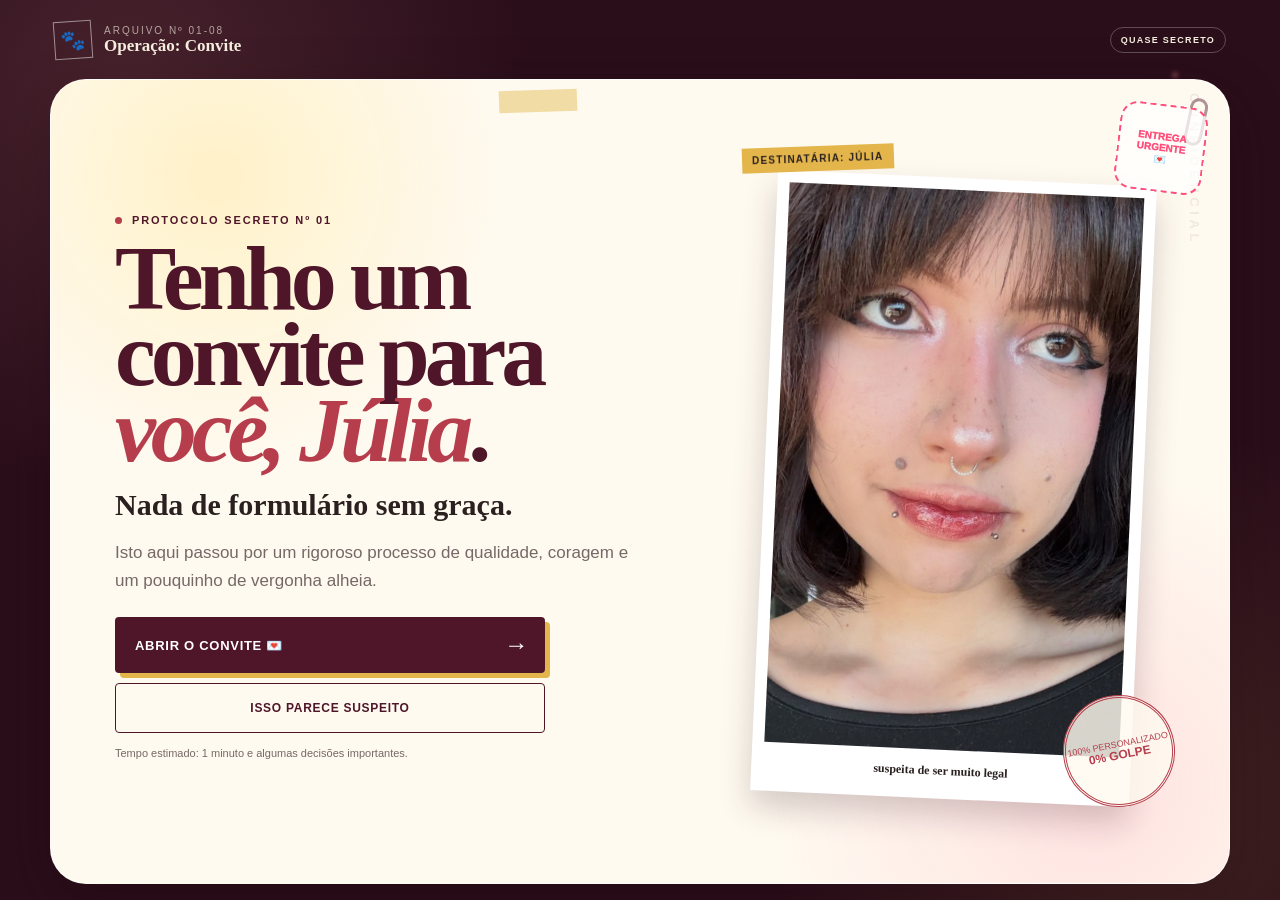
==== commit 5354ced9: "Add hidden home button to index.html" ====
--- a/index.html
+++ b/index.html
@@ -40,6 +40,7 @@
           <p class="brand">Operação: Convite</p>
         </div>
         <span class="security-tag">QUASE SECRETO</span>
+        <button class="home-button" id="homeButton" type="button" data-action="restart" hidden>↺ INÍCIO</button>
       </header>
 
       <div class="progress-wrap" id="progressWrap" hidden>
